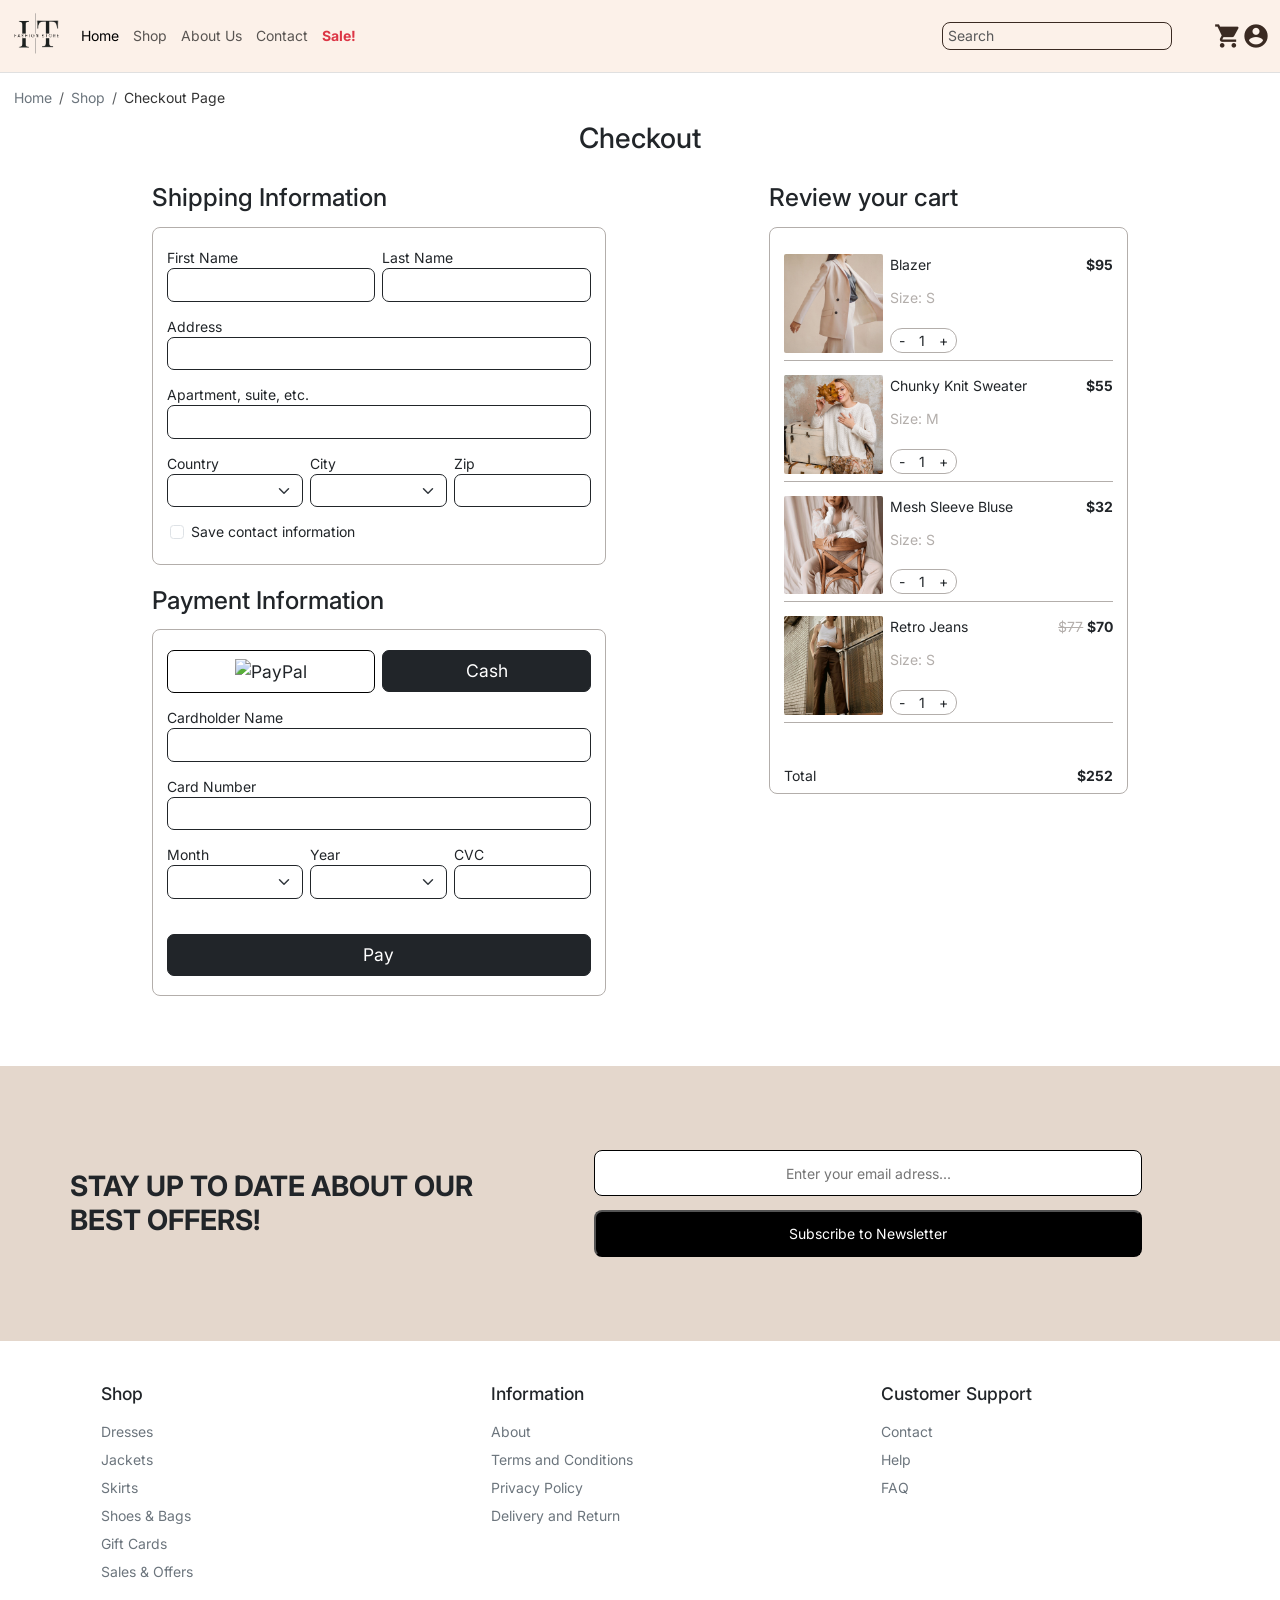
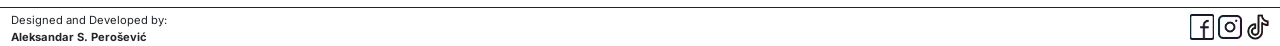
==== checkout-page.html @ ab6afe50 "Initial commit: dodavanje e-commerce projekta" ====
<!DOCTYPE html>
<html lang="en">

<head>
    <meta charset="UTF-8">
    <meta name="viewport" content="width=device-width, initial-scale=1.0">
    <link href="https://cdn.jsdelivr.net/npm/bootstrap@5.3.8/dist/css/bootstrap.min.css" rel="stylesheet"
        integrity="sha384-sRIl4kxILFvY47J16cr9ZwB07vP4J8+LH7qKQnuqkuIAvNWLzeN8tE5YBujZqJLB" crossorigin="anonymous">
    <link href="https://fonts.googleapis.com/icon?family=Material+Icons" rel="stylesheet">
    <link rel="stylesheet" href="css/style.css">
    <link rel="stylesheet" href="css/checkout-page.css">
    <link rel="preconnect" href="https://fonts.googleapis.com">
    <link rel="preconnect" href="https://fonts.gstatic.com" crossorigin>
    <link
        href="https://fonts.googleapis.com/css2?family=Inter:ital,opsz,wght@0,14..32,100..900;1,14..32,100..900&display=swap"
        rel="stylesheet">
    <title>Checkout Page</title>
</head>

<body>
    <header>
        <nav class="navbar navbar-expand-lg">
            <div class="container-fluid">
                <a class="navbar-brand" href="#"><img src="images/logo.png" alt="Logo"></a>
                <button class="navbar-toggler" type="button" data-bs-toggle="collapse"
                    data-bs-target="#navbarSupportedContent" aria-controls="navbarSupportedContent"
                    aria-expanded="false" aria-label="Toggle navigation">
                    <span class="navbar-toggler-icon"></span>
                </button>
                <div class="collapse navbar-collapse" id="navbarSupportedContent">
                    <ul class="navbar-nav me-auto mb-2 mb-lg-0">
                        <li class="nav-item">
                            <a class="nav-link active" aria-current="page" href="index.html">Home</a>
                        </li>
                        <li class="nav-item">
                            <a class="nav-link" href="product-page.html">Shop</a>
                        </li>
                        <li class="nav-item">
                            <a class="nav-link" href="#">About Us</a>
                        </li>
                        <li class="nav-item">
                            <a class="nav-link" href="#">Contact</a>
                        </li>
                        <li class="nav-item">
                            <a class="nav-link text-danger fw-bold" href="#">Sale!</a>
                        </li>
                    </ul>
                    <form class="search d-none d-lg-flex">
                        <input class="form-control me-5" type="search" placeholder="Search" aria-label="Search">
                    </form>
                    <div class="actions d-none d-lg-flex align-items-center">
                        <a href="your-cart.html"><span class="material-icons">shopping_cart</span></a>
                        <a href="login.html"><span class="material-icons">account_circle</span></a>
                    </div>
                </div>
            </div>
        </nav>
    </header>
    <main>
        <div class="breadcrumbs">
            <ol class="breadcrumb m-3">
                <span class="breadcrumb-item cursor-pointer"><a href="index.html"
                        class="text-decoration-none text-secondary">Home</a></span>
                <span class="breadcrumb-item cursor-pointer"><a href="product-page.html"
                        class="text-decoration-none text-secondary">Shop</a></span>
                <span class="breadcrumb-item cursor-pointer"><a href="checkout-page.html"
                        class="text-decoration-none breadcrumb-active">Checkout Page</a></span>
            </ol>
        </div>
        <h2 class="text-center">Checkout</h2>
        <div class="container">
            <div class="row">
                <div class="col-12 col-lg-4 mx-auto my-4 order-1 order-lg-2">
                    <h3>Review your cart</h3>
                    <div class="cart mt-3">
                        <div class="cart-item">
                            <div class="product-image">
                                <img src="images/blazer-600.jpg" alt="blazer">
                            </div>
                            <div class="product-info">
                                <div class="info-header">
                                    <span class="product-name">Blazer</span>
                                    <span class="price">$95</span>
                                </div>
                                <div class="product-size"><span>Size: S</span></div>
                                <div class="amount"><span class="minus">-</span><span class="center">1</span><span
                                        class="plus">+</span></div>
                            </div>
                        </div>
                        <div class="cart-item">
                            <div class="product-image">
                                <img src="images/sweater-600.jpg" alt="seater">
                            </div>
                            <div class="product-info">
                                <div class="info-header">
                                    <span class="product-name">Chunky Knit Sweater</span>
                                    <span class="price">$55</span>
                                </div>
                                <div class="product-size">Size: M</div>
                                <div class="amount"><span class="minus">-</span><span class="center">1</span><span
                                        class="plus">+</span></div>
                            </div>
                        </div>
                        <div class="cart-item">
                            <div class="product-image">
                                <img src="images/blouse-600.jpg" alt="bluse">
                            </div>
                            <div class="product-info">
                                <div class="info-header">
                                    <span class="product-name">Mesh Sleeve Bluse</span>
                                    <span class="price">$32</span>
                                </div>
                                <div class="product-size">Size: S</div>
                                <div class="amount"><span class="minus">-</span><span class="center">1</span><span
                                        class="plus">+</span></div>
                            </div>
                        </div>
                        <div class="cart-item last-item">
                            <div class="product-image">
                                <img src="images/retro-jeans-600.jpg" alt="jeans">
                            </div>
                            <div class="product-info">
                                <div class="info-header">
                                    <span class="product-name">Retro Jeans</span>
                                    <div class="price">
                                        <span class="old-price">$77</span>
                                        <span class="price">$70</span>
                                    </div>
                                </div>
                                <div class="product-size">Size: S</div>
                                <div class="amount"><span class="minus">-</span><span class="center">1</span><span
                                        class="plus">+</span></div>
                            </div>
                        </div>
                        <div class="total-price d-flex justify-content-between">
                            <span>Total</span>
                            <span class="price">$252</span>
                        </div>
                    </div>
                </div>
                <div class="col-12 col-lg-5 mx-auto my-4 order-2 order-lg-1">
                    <h3>Shipping Information</h3>
                    <form action="#" method="post" class="shipping-information mt-3">
                        <div class="row g-2">
                            <div class="col-6">
                                <label for="firstName">First Name</label>
                                <input type="text" class="form-control border-dark rounded-3 mb-3" id="firstName"
                                    name="firstName" required>
                            </div>
                            <div class="col-6">
                                <label for="lastName">Last Name</label>
                                <input type="text" class="form-control border-dark rounded-3 mb-3" id="lastName"
                                    name="lastName" required>
                            </div>
                        </div>
                        <div class="row">
                            <div class="col-12">
                                <label for="address">Address</label>
                                <input type="text" class="form-control border-dark rounded-3 mb-3" id="address"
                                    name="address" required>
                            </div>
                        </div>
                        <div class="row">
                            <div class="col-12">
                                <label for="apartment">Apartment, suite, etc.</label>
                                <input type="text" class="form-control border-dark rounded-3 mb-3" name="apartment"
                                    id="apartment" inputmode="numeric">
                            </div>
                        </div>
                        <div class="row g-2">
                            <div class="col-4">
                                <label for="country">Country</label>
                                <select name="country" id="country" class="form-select border-dark rounded-3 mb-3"
                                    required>
                                    <option value=""></option>
                                    <option value="Serbia">Serbia</option>
                                    <option value="Croatia">Croatia</option>
                                    <option value="Bosnia and Herzegovina">Bosnia and Herzegovina</option>
                                    <option value="Montenegro">Montenegro</option>
                                    <option value="North Macedonia">North Macedonia</option>
                                </select>
                            </div>
                            <div class="col-4">
                                <label for="city">City</label>
                                <select name="city" id="city" class="form-select border-dark rounded-3 mb-3" required>
                                    <option value=""></option>
                                    <option value="Beograd">Beograd</option>
                                    <option value="Zagreb">Zagreb</option>
                                    <option value="Sarajevo">Sarajevo</option>
                                    <option value="Podgorica">Podgorica</option>
                                    <option value="Skopje">Skopje</option>
                                </select>
                            </div>
                            <div class="col-4">
                                <label for="zip">Zip</label>
                                <input type="number" class="form-control border-dark rounded-3 mb-3" id="zip" name="zip"
                                    inputmode="numeric" required>
                            </div>
                        </div>
                        <div class="row px-3">
                            <div class="form-check col-12">
                                <input class="form-check-input" type="checkbox" value="" id="save">
                                <label class="form-check-label" for="save">
                                    Save contact information
                                </label>
                            </div>
                    </form>
                </div>
                <div class="col-12 mx-auto my-4">
                    <h3>Payment Information</h3>
                    <form action="#" method="post" class="payment-information mt-3">
                        <div class="row g-2 mb-3">
                            <div class="col-6">
                                <button type="button" class="pay-pal btn rounded-3 btn-lg w-100 "><img
                                        src="Images/PayPal.png" alt="PayPal"></button>
                            </div>
                            <div class="col-6">
                                <button type="button" class="btn btn-dark w-100 rounded-3 btn-lg">Cash</button>
                            </div>
                        </div>
                        <div class="row">
                            <div class="col-12">
                                <label for="cardholder-name">Cardholder Name</label>
                                <input type="text" class="form-control border-dark rounded-3 mb-3" id="cardholder-name"
                                    name="cardholder-name" required>
                            </div>
                        </div>
                        <div class="row">
                            <div class="col-12">
                                <label for="card-number">Card Number</label>
                                <input type="number" class="form-control border-dark rounded-3 mb-3" name="card-number"
                                    id="card-number" inputmode="numeric" required>
                            </div>
                        </div>
                        <div class="row g-2">
                            <div class="col-4">
                                <label for="month">Month</label>
                                <select name="month" id="month" class="form-select border-dark rounded-3 mb-3" required>
                                    <option value=""></option>
                                    <option value="January">January</option>
                                    <option value="February">February</option>
                                    <option value="March">March</option>
                                    <option value="April">April</option>
                                    <option value="May">May</option>
                                    <option value="June">June</option>
                                    <option value="July">July</option>
                                    <option value="August">August</option>
                                    <option value="September">September</option>
                                    <option value="October">October</option>
                                    <option value="November">November</option>
                                    <option value="December">December</option>
                                </select>
                            </div>
                            <div class="col-4">
                                <label for="year">Year</label>
                                <select name="year" id="year" class="form-select border-dark rounded-3 mb-3" required>
                                    <option value=""></option>
                                    <option value="2024">2024</option>
                                    <option value="2025">2025</option>
                                    <option value="2026">2026</option>
                                    <option value="2027">2027</option>
                                    <option value="2028">2028</option>
                                    <option value="2029">2029</option>
                                    <option value="2030">2030</option>
                                    <option value="2031">2031</option>
                                    <option value="2032">2032</option>
                                    <option value="2033">2033</option>
                                    <option value="2034">2034</option>
                                </select>
                            </div>
                            <div class="col-4">
                                <label for="cvc">CVC</label>
                                <input type="number" class="form-control border-dark rounded-3 mb-3" id="cvc" name="cvc"
                                    inputmode="numeric" required>
                            </div>
                        </div>
                        <div class="row mt-4">
                            <div class="col-12">
                                <button type="submit" class="btn btn-lg btn-dark w-100 rounded-3">Pay</button>
                            </div>
                        </div>
                    </form>
                </div>
            </div>
        </div>
    </main>
    <div class="newsletter">
        <div class="newsletter-left">
            <h1>Stay up to date about our best offers!</h1>
        </div>
        <div class="newsletter-right">
            <input type="text" name="email" id="email" placeholder="Enter your email adress...">
            <button>Subscribe to Newsletter</button>
        </div>
    </div>
    <footer class="mt-5">
        <div class="container d-lg-none">
            <div class="accordion accordion-flush" id="accordionFlushExample">
                <div class="accordion-item">
                    <h2 class="accordion-header" id="flush-headingOne">
                        <button class="accordion-button collapsed" type="button" data-bs-toggle="collapse"
                            data-bs-target="#flush-collapseOne" aria-expanded="false" aria-controls="flush-collapseOne">
                            <a href="#" class="text-decoration-none text-dark">Shop</a>
                        </button>
                    </h2>
                    <div id="flush-collapseOne" class="accordion-collapse collapse" aria-labelledby="flush-headingOne"
                        data-bs-parent="#accordionFlushExample">
                        <div class="accordion-body">
                            <ul class="list-unstyled">
                                <li><a href="#" class="text-decoration-none text-dark">Dresses</a></li>
                                <li><a href="#" class="text-decoration-none text-dark">Jackets</a></li>
                                <li><a href="#" class="text-decoration-none text-dark">Skirts</a></li>
                                <li><a href="#" class="text-decoration-none text-dark">Shoes &amp; Bags</a></li>
                                <li><a href="#" class="text-decoration-none text-dark">Gift Cards</a></li>
                                <li><a href="#" class="text-decoration-none text-dark">Sales &amp; Offers</a></li>
                            </ul>
                        </div>
                    </div>
                </div>
                <div class="accordion-item">
                    <h2 class="accordion-header" id="flush-headingTwo">
                        <button class="accordion-button collapsed" type="button" data-bs-toggle="collapse"
                            data-bs-target="#flush-collapseTwo" aria-expanded="false" aria-controls="flush-collapseTwo">
                            <a href="#" class="text-decoration-none text-dark">Information</a>
                        </button>
                    </h2>
                    <div id="flush-collapseTwo" class="accordion-collapse collapse" aria-labelledby="flush-headingTwo"
                        data-bs-parent="#accordionFlushExample">
                        <div class="accordion-body">
                            <ul class="list-unstyled">
                                <li><a href="#" class="text-decoration-none text-dark">About</a></li>
                                <li><a href="#" class="text-decoration-none text-dark">Terms and Conditions</a></li>
                                <li><a href="#" class="text-decoration-none text-dark">Privacy Policy</a></li>
                                <li><a href="#" class="text-decoration-none text-dark">Delivery and Return</a></li>
                            </ul>
                        </div>
                    </div>
                </div>
                <div class="accordion-item">
                    <h2 class="accordion-header" id="flush-headingThree">
                        <button class="accordion-button collapsed" type="button" data-bs-toggle="collapse"
                            data-bs-target="#flush-collapseThree" aria-expanded="false"
                            aria-controls="flush-collapseThree">
                            <a href="#" class="text-decoration-none text-dark">Customer Support</a>
                        </button>
                    </h2>
                    <div id="flush-collapseThree" class="accordion-collapse collapse"
                        aria-labelledby="flush-headingThree" data-bs-parent="#accordionFlushExample">
                        <div class="accordion-body">
                            <ul class="list-unstyled">
                                <li><a href="#" class="text-decoration-none text-dark">Contact</a></li>
                                <li><a href="#" class="text-decoration-none text-dark">Help</a></li>
                                <li><a href="#" class="text-decoration-none text-dark">FAQ</a></li>
                            </ul>
                        </div>
                    </div>
                </div>
            </div>
        </div>
        <div class="container-fluid d-none d-lg-block">
            <div class="row justify-content-center">
                <div class="col-3">
                    <h5 class="mb-3">Shop</h5>
                    <ul class="list-unstyled mb-0 lh-lg">
                        <li><a href="#" class="text-decoration-none text-secondary">Dresses</a></li>
                        <li><a href="#" class="text-decoration-none text-secondary">Jackets</a></li>
                        <li><a href="#" class="text-decoration-none text-secondary">Skirts</a></li>
                        <li><a href="#" class="text-decoration-none text-secondary">Shoes &amp; Bags</a></li>
                        <li><a href="#" class="text-decoration-none text-secondary">Gift Cards</a></li>
                        <li><a href="#" class="text-decoration-none text-secondary">Sales &amp; Offers</a></li>
                    </ul>
                </div>
                <div class="col-3">
                    <h5 class="mb-3">Information</h5>
                    <ul class="list-unstyled mb-0 lh-lg">
                        <li><a href="#" class="text-decoration-none text-secondary">About</a></li>
                        <li><a href="#" class="text-decoration-none text-secondary">Terms and Conditions</a></li>
                        <li><a href="#" class="text-decoration-none text-secondary">Privacy Policy</a></li>
                        <li><a href="#" class="text-decoration-none text-secondary">Delivery and Return</a></li>
                    </ul>
                </div>
                <div class="col-3">
                    <h5 class="mb-3">Customer Support</h5>
                    <ul class="list-unstyled mb-0 lh-lg">
                        <li><a href="#" class="text-decoration-none text-secondary">Contact</a></li>
                        <li><a href="#" class="text-decoration-none text-secondary">Help</a></li>
                        <li><a href="#" class="text-decoration-none text-secondary">FAQ</a></li>
                    </ul>
                </div>
            </div>
        </div>
        <div class="container-fluid mt-4 border-top border-dark">
            <div class="row">
                <div class="col-12 d-flex justify-content-between align-items-center">
                    <div class="author">
                        <span class="footer-text">Designed and Developed by: <span class="fw-bold d-block">Aleksandar S.
                                Perošević</span></span>
                    </div>
                    <div class="social-media">
                        <img src="images/facebook.png" alt="facebook">
                        <img src="images/instagram.png" alt="instagram">
                        <img src="images/tik-tok.png" alt="tiktok">
                    </div>
                </div>
            </div>
    </footer>
    <script src="https://cdn.jsdelivr.net/npm/bootstrap@5.3.8/dist/js/bootstrap.bundle.min.js"
        integrity="sha384-FKyoEForCGlyvwx9Hj09JcYn3nv7wiPVlz7YYwJrWVcXK/BmnVDxM+D2scQbITxI"
        crossorigin="anonymous"></script>
    <script src="js/main.js"></script>
</body>

</html>
---- css/style.css ----
* {
    box-sizing: border-box;
    font-family: "Inter", sans-serif;
}

body,
html {
    font-size: 14px;
    margin: 0;
    padding: 0;
}

/*HEADER*/
.navbar-brand img {
    width: 3.5rem;
    height: 3.5rem;
}

nav {
    background-color: #fcf1e9;
    border-bottom: 1px solid #e0e0e0;
}

.actions .material-icons {
    vertical-align: middle;
    font-size: 2rem;
    cursor: pointer;
}

.actions a {
    color: #3a2a22;
}

.search>input {
    width: 100%;
    height: 2rem;
    border: 1px solid #3a2a22;
    border-radius: 8px;
    background-color: #fcf1e9;
    padding: 5px;
    font-size: 1rem;
}

.search>input:focus {
    outline: none;
    background-color: #fcf1e9;
    box-shadow: 0 0 5px rgba(58, 42, 34, 0.5);
}

.cursor-pointer {
    cursor: pointer;
}

/* BREADCRUMBS */

a.breadcrumb-active {
    color: #333;
}

/* PAGE TITLE */

.page-title {
    text-align: center;
    font-size: 1rem;
}

@media screen and (min-width: 768px) {
    .page-title {
        font-size: 1.2rem;
    }
}

@media screen and (min-width: 1025px) {
    .page-title {
        font-size: 1.4rem;
    }
}

/* NEWSLETTER */

.newsletter {
    clear: both;
    display: block;
    width: 100%;
    background-color: #e4d7cc;
    height: auto;
    padding: 1rem 2rem;
    text-align: center;
    margin-top: 2rem;
}

.newsletter h1 {
    font-size: 1.4rem;
    text-transform: uppercase;
}


.newsletter button,
.newsletter input {
    display: block;
    width: 60%;
    margin: 1rem auto;
}

.newsletter input {
    text-align: center;
    background: #fff;
    border: 1px solid #000;
    border-radius: 8px;
    padding: 0.5rem 0.8rem;
}

.newsletter button {
    text-align: center;
    background: #000;
    color: #fff;
    border-radius: 8px;
    padding: 0.5rem 0.8rem;
}

.newsletter button:hover {
    background: #b3aeab;
    border: 1px solid #b3aeab;
}

@media screen and (min-width: 768px) {
    .newsletter {
        display: flex;
        justify-content: space-between;
        align-items: center;
        padding: 5rem;
    }

    .newsletter h1 {
        text-align: left;
        text-transform: uppercase;
        font-weight: bold;
        width: 100%;
        font-size: 2rem;
        margin: 0;
    }

    .newsletter-left {
        width: 50%;
    }

    .newsletter-right {
        width: 60%;
    }

    .newsletter button,
    .newsletter input {
        display: block;
        width: 80%;
        padding: 0.8rem 1rem;
    }
}

@media screen and (min-width: 1025px) {
    .newsletter-left {
        width: 40%;
    }
}

/* FOOTER */

.social-media {
    text-align: end;
}

.social-media img {
    width: 24px;
    height: auto;
}

.author span {
    width: 100%;
    font-size: 0.8rem;
}

footer .row {
    column-gap: 5rem;
}
---- css/checkout-page.css ----
/* CONTENT */

.cart {
    border: 1px solid #b3aeab;
    border-radius: 8px;
    padding: 1.4rem 1rem 0.5rem;
}

.cart-item {
    display: flex;
    gap: 0.5rem;
    margin-bottom: 0.5rem;
    border-bottom: 1px solid #b3aeab;
    padding: 0.5rem 0;
}

.product-image>img {
    width: 100%;
    height: auto;
    display: block;
    border-radius: 2px;
}

.product-image {
    width: 30%;
    display: inline-block;
}

.product-info {
    display: inline-flex;
    flex-direction: column;
    width: 60%;
    vertical-align: top;
    justify-content: space-between;
    flex: 1;
}

.info-header {
    display: flex;
    justify-content: space-between;
}

span.price {
    font-weight: bold;
}

span.old-price {
    color: #b3aeab;
    text-decoration: line-through;
}

.product-size {
    color: #b3aeab;
}

.amount {
    border: 1px solid #b3aeab;
    padding: 1px 8px;
    border-radius: 12px;
    width: 30%;
    margin-top: 8px;
    display: flex;
    justify-content: space-between;
    max-width: 5rem;
    text-align: center;
}

.cart-item.last-item {
    margin-bottom: 3rem;
}

.shipping-information,
.payment-information {
    border: 1px solid #b3aeab;
    border-radius: 8px;
    padding: 1.4rem 1rem;
}

.pay-pal {
    border: 1px solid #000;
    max-height: 48px;
}

.pay-pal img {
    min-width: 5rem;
    width: 40%;
    height: auto;
    vertical-align: middle;
}

button.pay-pal:hover {
    background-color: #fff;
    border-color: #0070ba;
}

.social-media {
    text-align: end;
}

.social-media img {
    width: 24px;
    height: auto;
}

.author span {
    width: 100%;
    font-size: 0.8rem;
}

footer .row {
    column-gap: 5rem;
}
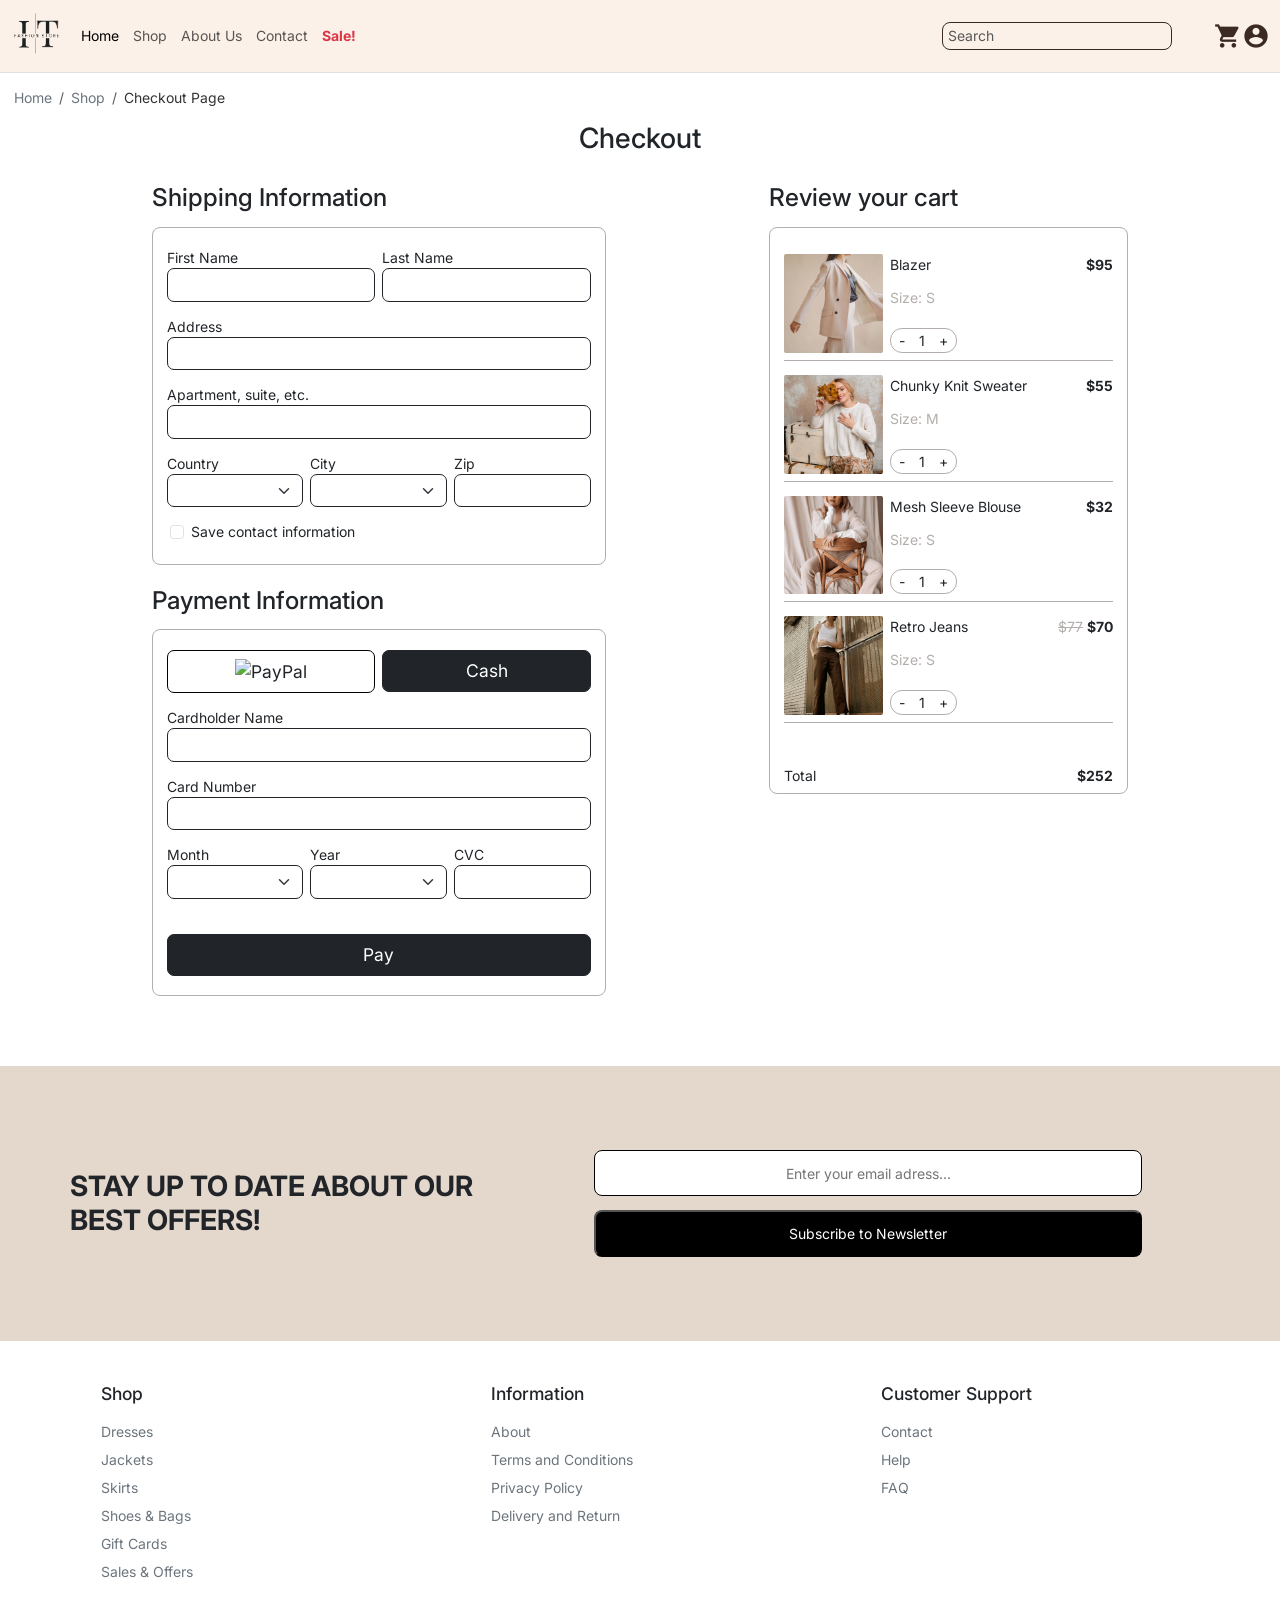
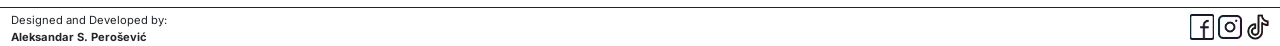
==== commit 906d54e1: "Fixed typos" ====
--- a/checkout-page.html
+++ b/checkout-page.html
@@ -89,7 +89,7 @@
                         </div>
                         <div class="cart-item">
                             <div class="product-image">
-                                <img src="images/sweater-600.jpg" alt="seater">
+                                <img src="images/sweater-600.jpg" alt="sweater">
                             </div>
                             <div class="product-info">
                                 <div class="info-header">
@@ -103,11 +103,11 @@
                         </div>
                         <div class="cart-item">
                             <div class="product-image">
-                                <img src="images/blouse-600.jpg" alt="bluse">
+                                <img src="images/blouse-600.jpg" alt="blouse">
                             </div>
                             <div class="product-info">
                                 <div class="info-header">
-                                    <span class="product-name">Mesh Sleeve Bluse</span>
+                                    <span class="product-name">Mesh Sleeve Blouse</span>
                                     <span class="price">$32</span>
                                 </div>
                                 <div class="product-size">Size: S</div>
